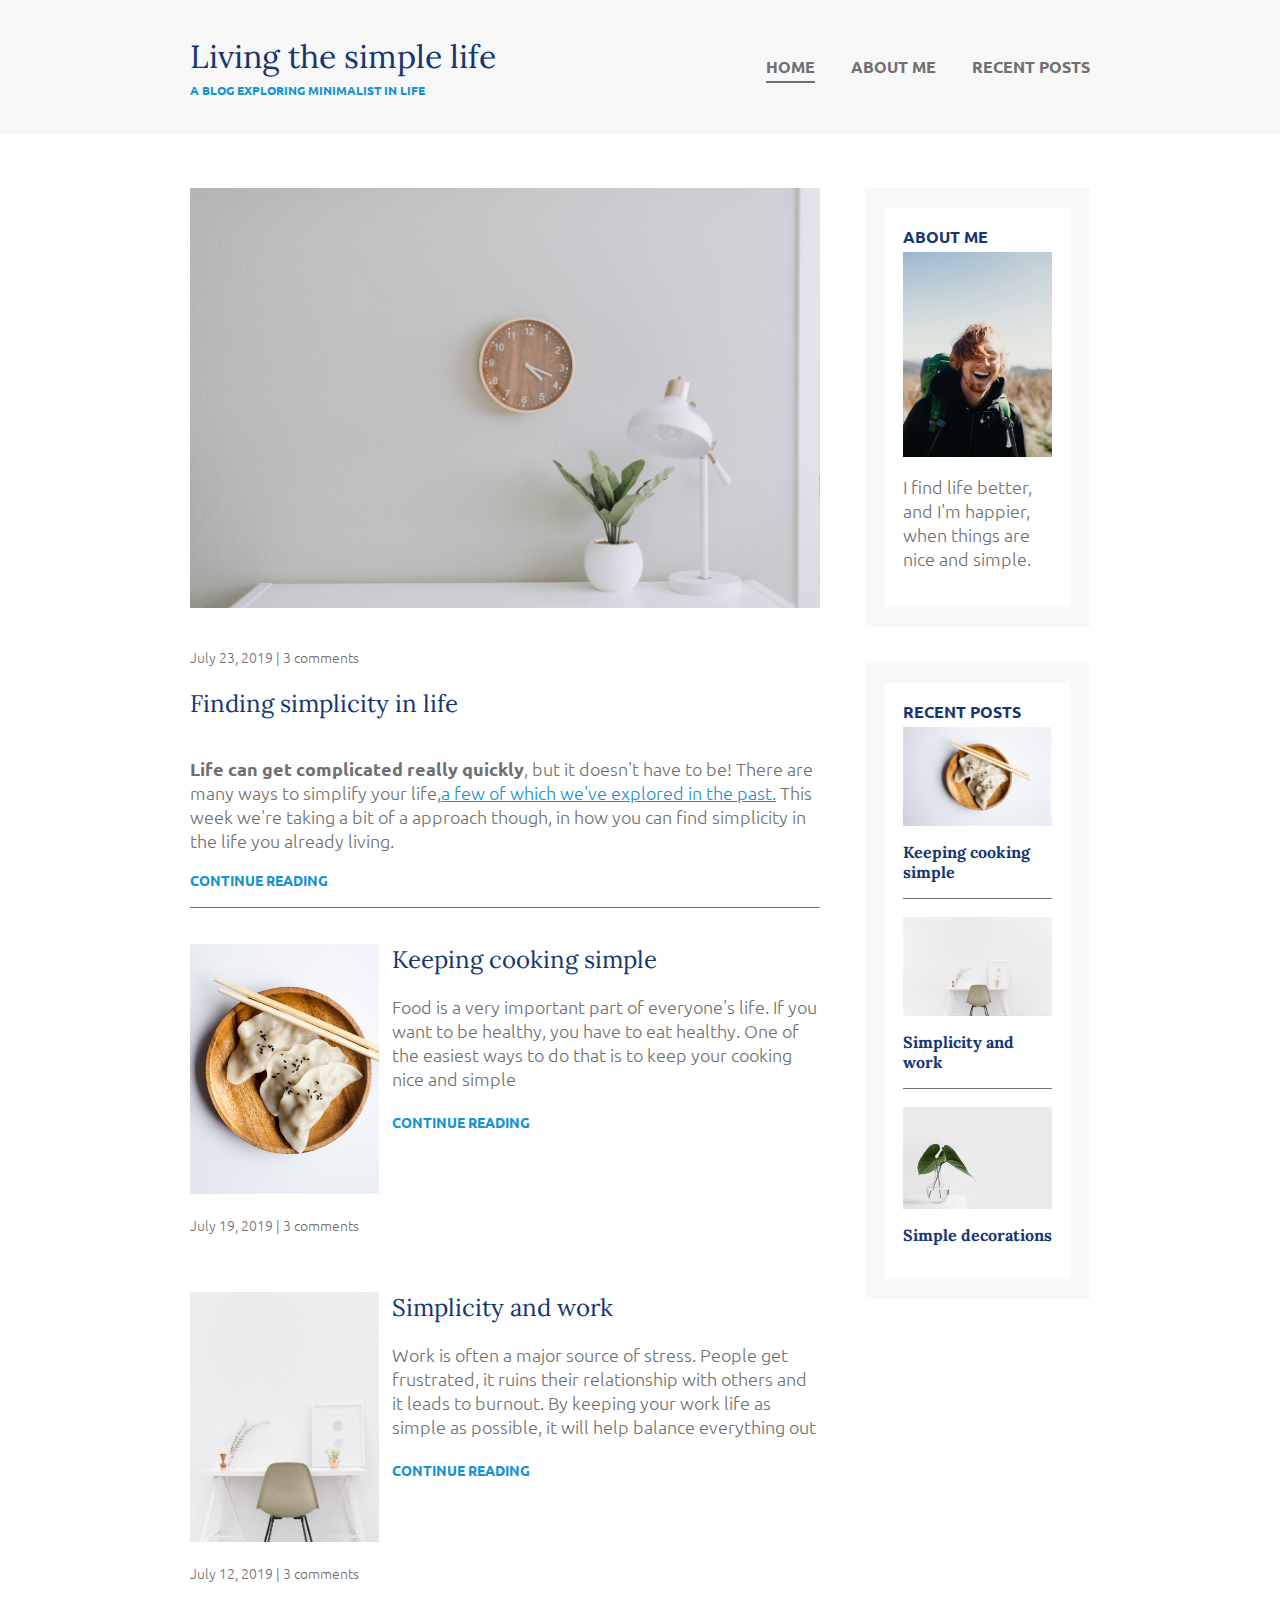
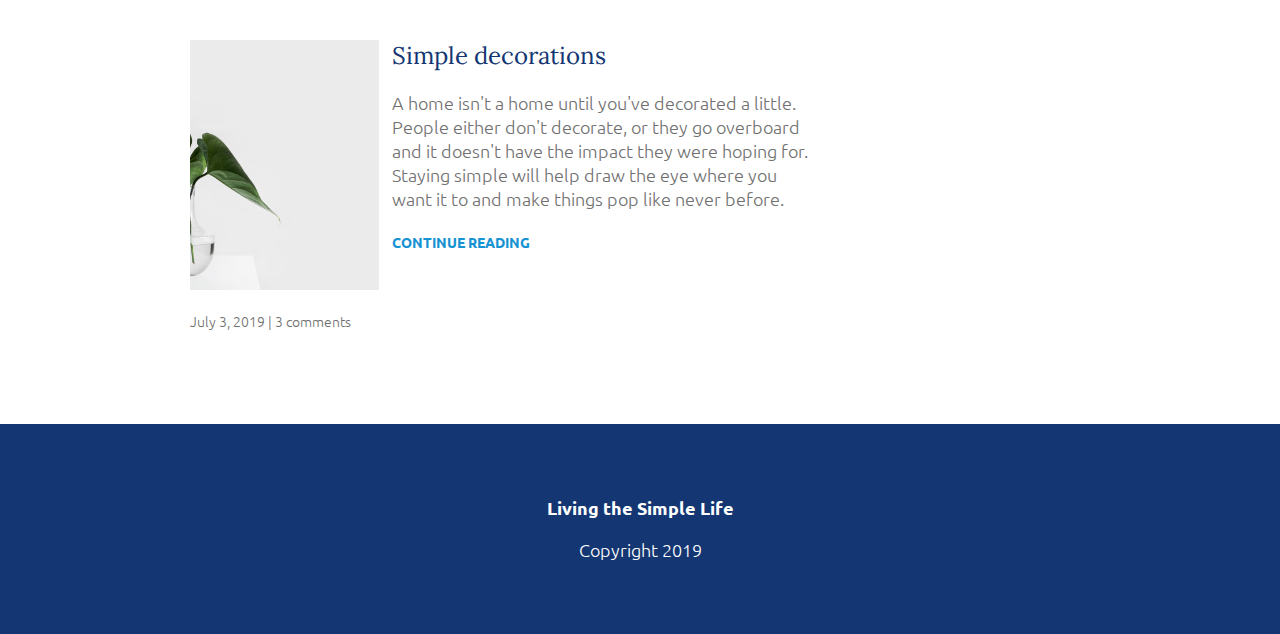
==== index.html @ 131077fc "first commit" ====
<!DOCTYPE html>
<html lang="en">
<head>
    <meta charset="UTF-8">
    <meta http-equiv="X-UA-Compatible" content="IE=edge">
    <meta name="viewport" content="width=device-width, initial-scale=1.0">
  
    <link rel="stylesheet" href="index.css">
    <title>Living the simple Life</title>
</head>
<body>
<!-- header -->
<header>
    <div class="container container-flex">
        <div class="title">
            <h1>Living the simple life</h1>
            <p class="subtitle">A blog exploring minimalist in life</p>
        </div>
        <nav>
            <ul class="nav-list">
                <li class="nav-list-item">
                    <a class="nav-link current-page" href="index.html">Home</a>
                </li>
                <li class="nav-list-item">
                    <a class="nav-link" href="about-me.html">About Me</a>
                </li>
                <li class="nav-list-item">
                    <a class="nav-link" href="recent-posts.html">Recent Posts</a>
                </li>
            </ul>
        </nav>
    </div> 
</header>
<div class="container container-flex">
    <!-- main -->
    <main role="main">
        <article class="article-featured">
            <h2 class="article-title">Finding simplicity in life</h2>
            <img src="./img/samantha-gades-BlIhVfXbi9s-unsplash.jpg" alt="plant" class="article-image">
            <p class="article-info">July 23, 2019 | 3 comments</p>
            <p class="article-body"><span>Life can get complicated really quickly</span>, but it doesn't have to be! There are many ways to simplify your life,<a href="#">a few of which we've explored in the past.</a> This week we're taking a bit of a approach though, in how you can find simplicity in the life you already living.</p>
            <a href="#" class="article-read-more">continue reading</a>
        </article>
        <article class="article-recent">
            <div class="article-recent-main">
                <h2 class="article-title">Keeping cooking simple</h2>
                <p class="article-body">Food is a very important part of everyone's life. If you want to be healthy, you have to eat healthy. One of the easiest ways to do that is to keep your cooking nice and simple</p>
                <a href="#" class="article-read-more">continue reading</a>
            </div>
            <div class="article-recent-secondary">
                <img src="./img/charlesdeluvio-D-vDQMTfAAU-unsplash.jpg" alt="food" class="article-image">
                <p class="article-info">July 19, 2019 | 3 comments</p>
            </div>
        </article>
        <article class="article-recent">
            <div class="article-recent-main">
                <h2 class="article-title">Simplicity and work</h2>
                <p class="article-body">Work is often a major source of stress. People get frustrated, it ruins their relationship with others and it leads to burnout. By keeping your work life as simple as possible, it will help balance everything out</p>
                <a href="#" class="article-read-more">continue reading</a>
            </div>
            <div class="article-recent-secondary">
                <img src="./img/bench-accounting-nvzvOPQW0gc-unsplash.jpg" alt="desk" class="article-image">
                <p class="article-info">July 12, 2019 | 3 comments</p>
            </div>
        </article>
        <article class="article-recent">
            <div class="article-recent-main">
                <h2 class="article-title">Simple decorations</h2>
                <p class="article-body">A home isn't a home until you've decorated a little. People either don't decorate, or they go overboard and it doesn't have the impact they were hoping for. Staying simple will help draw the eye where you want it to and make things pop like never before. </p>
                <a href="#" class="article-read-more">continue reading</a>
            </div>
            <div class="article-recent-secondary">
                <img src="./img/sarah-dorweiler-x2Tmfd1-SgA-unsplash.jpg" alt="flower" class="article-image">
                <p class="article-info">July 3, 2019 | 3 comments</p>
            </div>
        </article>
    </main>
    <!-- aside -->
    <aside class="sidebar">
        <div class="sidebar-widget">
            <h2 class="widget-title">About Me</h2>
            <img class="widget-image" src="./img/mike-baker-3Y366aqddJ0-unsplash.jpg" alt="happy man">
            <p class="widget-body">I find life better, and I'm happier, when things are nice and simple.</p>
        </div>
        <div class="sidebar-widget">
            <h2 class="widget-title">RECENT POSTS</h2>
            <h2 class="widget-title"></h2>
            <div class="widget-recent-post">
                <h3 class="widget-recent-post-title">Keeping cooking simple</h3>
                <img class="widget-image" src="./img//charlesdeluvio-D-vDQMTfAAU-unsplash.jpg" alt="food">
            </div>
            <div class="widget-recent-post">
                <h3 class="widget-recent-post-title">Simplicity and work </h3>
                <img class="widget-image" src="./img/bench-accounting-nvzvOPQW0gc-unsplash.jpg" alt="chair">
            </div>
            <div class="widget-recent-post">
                <h3 class="widget-recent-post-title">Simple decorations</h3>
                <img class="widget-image" src="./img/sarah-dorweiler-x2Tmfd1-SgA-unsplash.jpg" alt="food">
            </div>
        </div>
    </aside>
</div>
  

<!-- footer -->
<footer>
    <p><span>Living the Simple Life</span></p>
            <p>Copyright 2019</p>
</footer>
</body>
</html>
---- index.css ----
@import url('https://fonts.googleapis.com/css2?family=Lora:wght@400;700&family=Ubuntu:wght@300;400;700&display=swap');

/* colors */
:root {
	--blue: #143773;
	--light-blue: #1792d2;
	--light-gray: #707070;
	--very-light-gray: #f8f8f8;
}
body {
	font-family: 'Ubuntu', sans-serif;
	font-size: 1.125rem;
	color: var(--light-gray);
	margin: 0;
	font-weight: 300;
}

img {
	max-width: 100%;
	display: block;
}

/* layout */

header {
	background-color: var(--very-light-gray);
	padding: 2em 0;
	text-align: center;
	margin-bottom: 3em;
}

.container {
	margin: 0 auto;
	width: 90%;
	max-width: 900px;
}

.container-flex {
	display: flex;
	flex-direction: column;
	justify-content: space-between;
}

/* Typography */

h1,
h2,
h3 {
	font-family: 'Lora', serif;
	font-weight: 400;
	color: var(--blue);
	margin-top: 0;
}

h1 {
	margin: 0;
	font-size: 2rem;
}

span {
	font-weight: 700;
}

a {
	color: var(--light-blue);
}

a:hover,
a:focus {
	color: var(--blue);
}

/* the logo subtitle */
.subtitle {
	color: var(--light-blue);
	text-transform: uppercase;
	margin: 0;
	margin-top: .4em;
	font-weight: 700;
	font-size: .75rem;
}

.article-title {
	font-size: 1.5rem;
}

.article-read-more,
.article-info {
	font-size: .875rem;
}

.article-read-more {
	color: var(--light-blue);
	text-decoration: none;
	font-weight: 700;
	text-transform: uppercase;
}

.article-read-more:hover,
.article-read-more:focus {
	color: var(--blue);
	text-decoration: underline;
}

.article-info {
	margin: 1.5em 0;
}
/* Navigation */
nav ul {
	list-style: none;
	display: flex;
	justify-content: center;
	padding: 0;
}

nav li {
	margin-left: 2em;
}

nav a {
	font-size: 1rem;
	font-weight: bold;
	text-transform: uppercase;
	text-decoration: none;
	color: inherit;
	padding: .25rem 0;
}

nav a:hover,
nav a:focus {
	color: var(--light-blue);
}

.current-page {
	border-bottom: 2px solid var(--light-gray);
}

.current-page:hover {
	color: var(--light-gray);
}

@media (max-width: 670px) {
	nav ul {
		flex-direction: column;
	}

	nav li {
		margin: .5em 0em;
	}
}

/* @media (min-width: 675px) {
	.container-flex {
		flex-direction: row;
	}

	main {
		width: 75%;
	}

	aside {
		width: 20%;
	}
} */

/* articles */

.article-featured {
	border-bottom: 1px solid var(--light-gray);
	padding-bottom: 1em;
	margin-bottom: 2em;
}

.article-recent {
	display: flex;
	flex-direction: column;
	margin-bottom: 2em;
}

/* changing the order  */
.article-recent-main {
	order: 2;
}

.article-recent-secondary {
	order: 1;
}

@media (min-width: 675px) {
	header {
		text-align: left;
	}
	.container-flex {
		flex-direction: row;
	}

	main {
		width: 70%;
	}

	aside {
		width: 25%;
		min-width: 200px;
		margin-left: 1em;
	}

	.article-recent {
		flex-direction: row;
		justify-content: space-between;
	}
	.article-recent-main {
		width: 68%;
	}

	.article-recent-secondary {
		width: 30%;
	}

	.article-featured {
		display: flex;
		flex-direction: column;
	}
	.article-image {
		margin-bottom: 1em;
		order: -2;
	}

	.article-info {
		order: -1;
	}

	.article-image {
		min-height: 250px;
		width: 100%;
		object-fit: cover;
		/* object-position: left; */
	}
}

/* widgets */

.sidebar-widget {
	border: 20px solid var(--very-light-gray);
	margin-bottom: 2em;
	padding: 1em;
}

.widget-title {
	font-family: 'Ubuntu', sans-serif;
	font-weight: 700;
	font-size: 1rem;
	text-transform: uppercase;
	margin-bottom: .3em;
}

.widget-recent-post {
	display: flex;
	flex-direction: column;
	border-bottom: 1px solid var(--light-gray);
	margin-bottom: 1em;
}
.widget-recent-post-title {
	margin-top: 1em;
	font-size: 1rem;
	order: 8;
	font-weight: 700;
}

.widget-recent-post:last-child {
	border-bottom: none;
	margin-bottom: 0;
}

.widget-image {
	order: 0;
	margin-bottom: 0;
}

/* footer */

footer {
	background: var(--blue);
	color: white;
	text-align: center;
	padding: 3em 0;
	margin-top: 2em;
}

/* about-me */
.image-full {
	max-height: 300px;
	width: 100%;
	object-fit: cover;
	margin-bottom: 2em;
}

.about-me_title {
	color: var(--light-blue);
	margin-bottom: 0;
	margin-top: 1em;
}
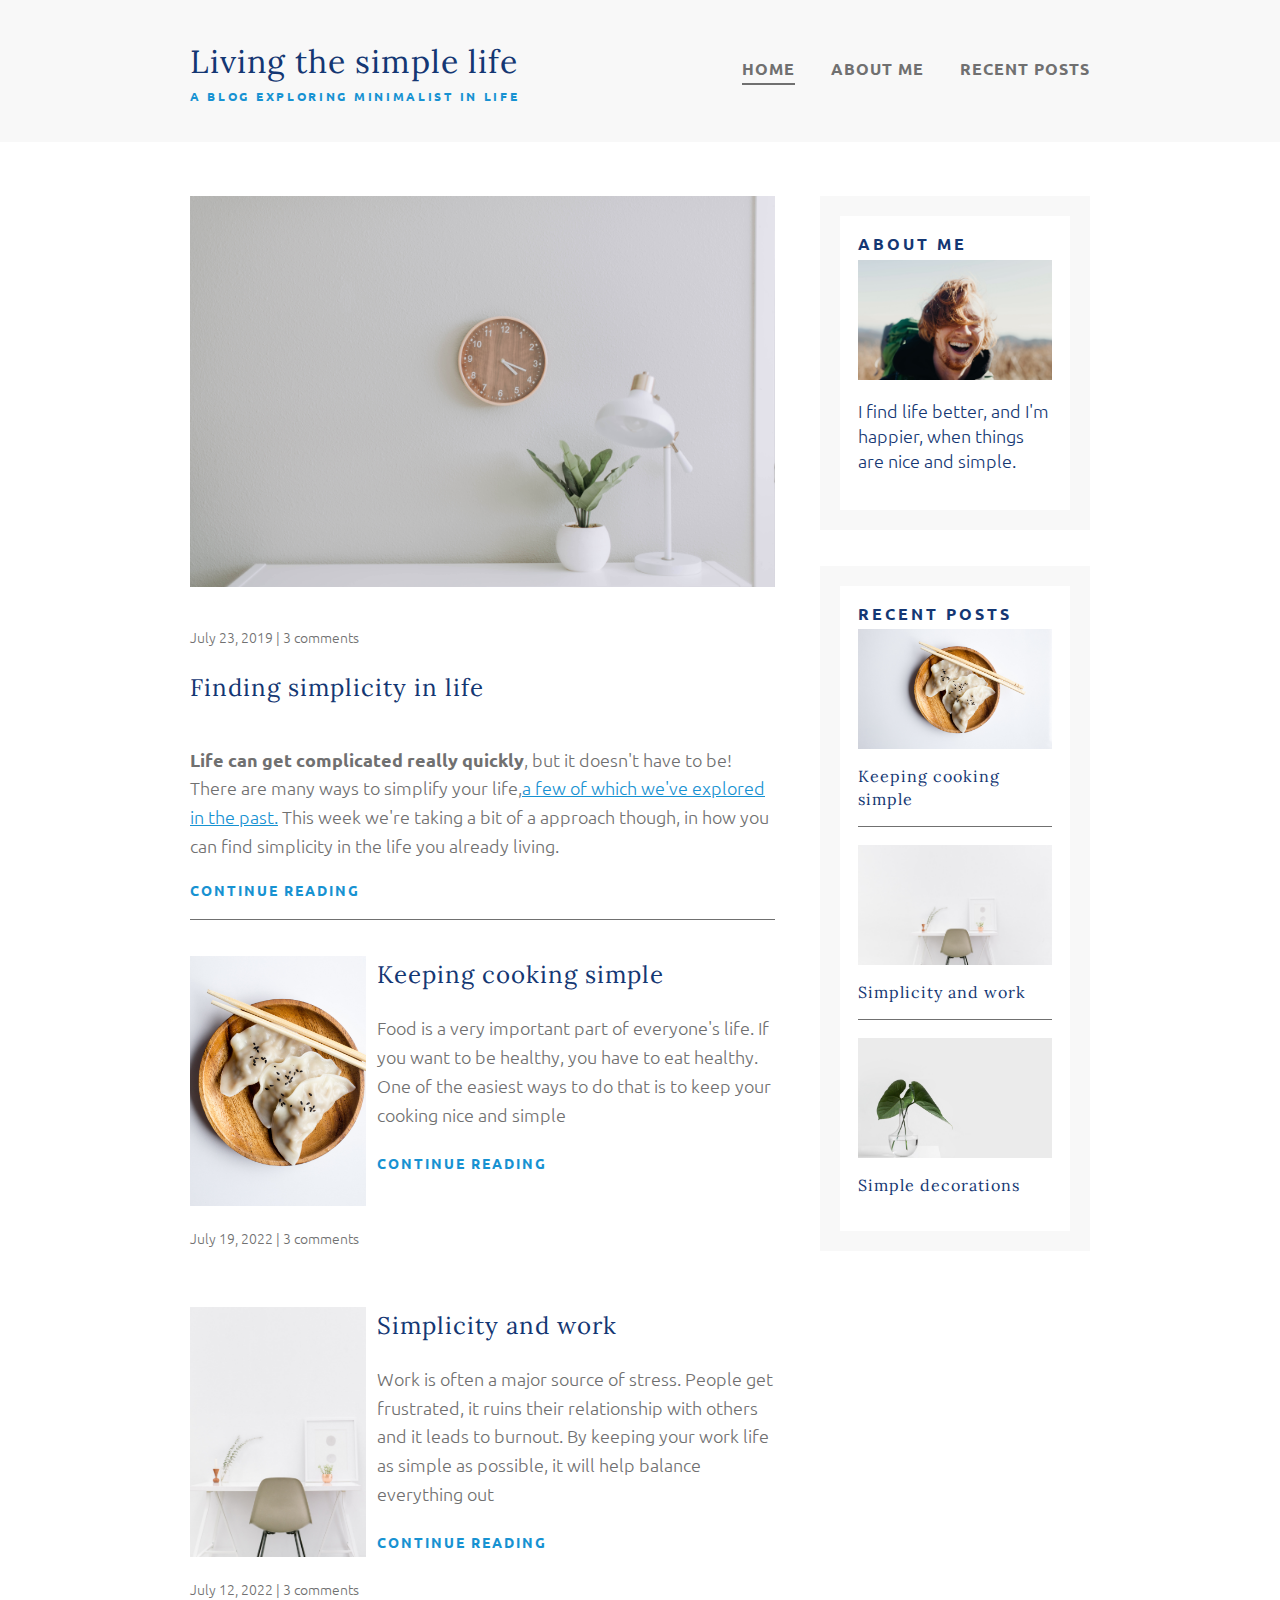
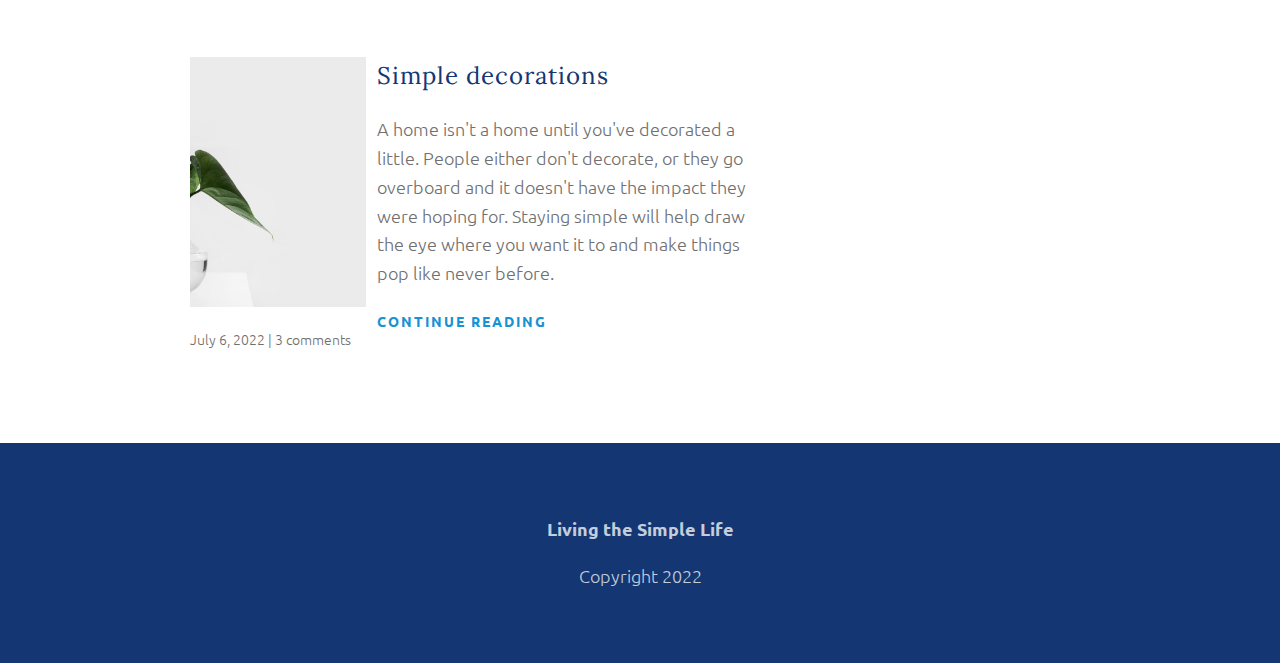
==== commit f86ea963: "font changes" ====
--- a/index.html
+++ b/index.html
@@ -49,7 +49,7 @@
             </div>
             <div class="article-recent-secondary">
                 <img src="./img/charlesdeluvio-D-vDQMTfAAU-unsplash.jpg" alt="food" class="article-image">
-                <p class="article-info">July 19, 2019 | 3 comments</p>
+                <p class="article-info">July 19, 2022 | 3 comments</p>
             </div>
         </article>
         <article class="article-recent">
@@ -60,7 +60,7 @@
             </div>
             <div class="article-recent-secondary">
                 <img src="./img/bench-accounting-nvzvOPQW0gc-unsplash.jpg" alt="desk" class="article-image">
-                <p class="article-info">July 12, 2019 | 3 comments</p>
+                <p class="article-info">July 12, 2022 | 3 comments</p>
             </div>
         </article>
         <article class="article-recent">
@@ -71,7 +71,7 @@
             </div>
             <div class="article-recent-secondary">
                 <img src="./img/sarah-dorweiler-x2Tmfd1-SgA-unsplash.jpg" alt="flower" class="article-image">
-                <p class="article-info">July 3, 2019 | 3 comments</p>
+                <p class="article-info">July 6, 2022 | 3 comments</p>
             </div>
         </article>
     </main>
@@ -105,7 +105,7 @@
 <!-- footer -->
 <footer>
     <p><span>Living the Simple Life</span></p>
-            <p>Copyright 2019</p>
+            <p>Copyright 2022</p>
 </footer>
 </body>
 </html>
--- a/index.css
+++ b/index.css
@@ -13,6 +13,7 @@
 	color: var(--light-gray);
 	margin: 0;
 	font-weight: 300;
+	line-height: 1.6;
 }
 
 img {
@@ -50,6 +51,7 @@
 	font-weight: 400;
 	color: var(--blue);
 	margin-top: 0;
+	letter-spacing: 1px;
 }
 
 h1 {
@@ -75,9 +77,13 @@
 	color: var(--light-blue);
 	text-transform: uppercase;
 	margin: 0;
-	margin-top: .4em;
 	font-weight: 700;
 	font-size: .75rem;
+	letter-spacing: 2.7px;
+}
+
+h1 {
+	letter-spacing: 1px;
 }
 
 .article-title {
@@ -94,6 +100,7 @@
 	text-decoration: none;
 	font-weight: 700;
 	text-transform: uppercase;
+	letter-spacing: 2px;
 }
 
 .article-read-more:hover,
@@ -124,6 +131,7 @@
 	text-decoration: none;
 	color: inherit;
 	padding: .25rem 0;
+	letter-spacing: 1px;
 }
 
 nav a:hover,
@@ -195,11 +203,11 @@
 	}
 
 	main {
-		width: 70%;
+		width: 65%;
 	}
 
 	aside {
-		width: 25%;
+		width: 30%;
 		min-width: 200px;
 		margin-left: 1em;
 	}
@@ -251,6 +259,8 @@
 	font-size: 1rem;
 	text-transform: uppercase;
 	margin-bottom: .3em;
+	line-height: 1.3;
+	letter-spacing: 3px;
 }
 
 .widget-recent-post {
@@ -263,7 +273,8 @@
 	margin-top: 1em;
 	font-size: 1rem;
 	order: 8;
-	font-weight: 700;
+	/* font-weight: 700; */
+	line-height: 1.4;
 }
 
 .widget-recent-post:last-child {
@@ -272,15 +283,22 @@
 }
 
 .widget-image {
+	object-fit: cover;
+	width: 100%;
+	max-height: 120px;
 	order: 0;
 	margin-bottom: 0;
 }
 
+.widget-body {
+	color: var(--blue);
+	line-height: 1.4;
+}
 /* footer */
 
 footer {
 	background: var(--blue);
-	color: white;
+	color: rgba(255, 255, 255, .75);
 	text-align: center;
 	padding: 3em 0;
 	margin-top: 2em;
